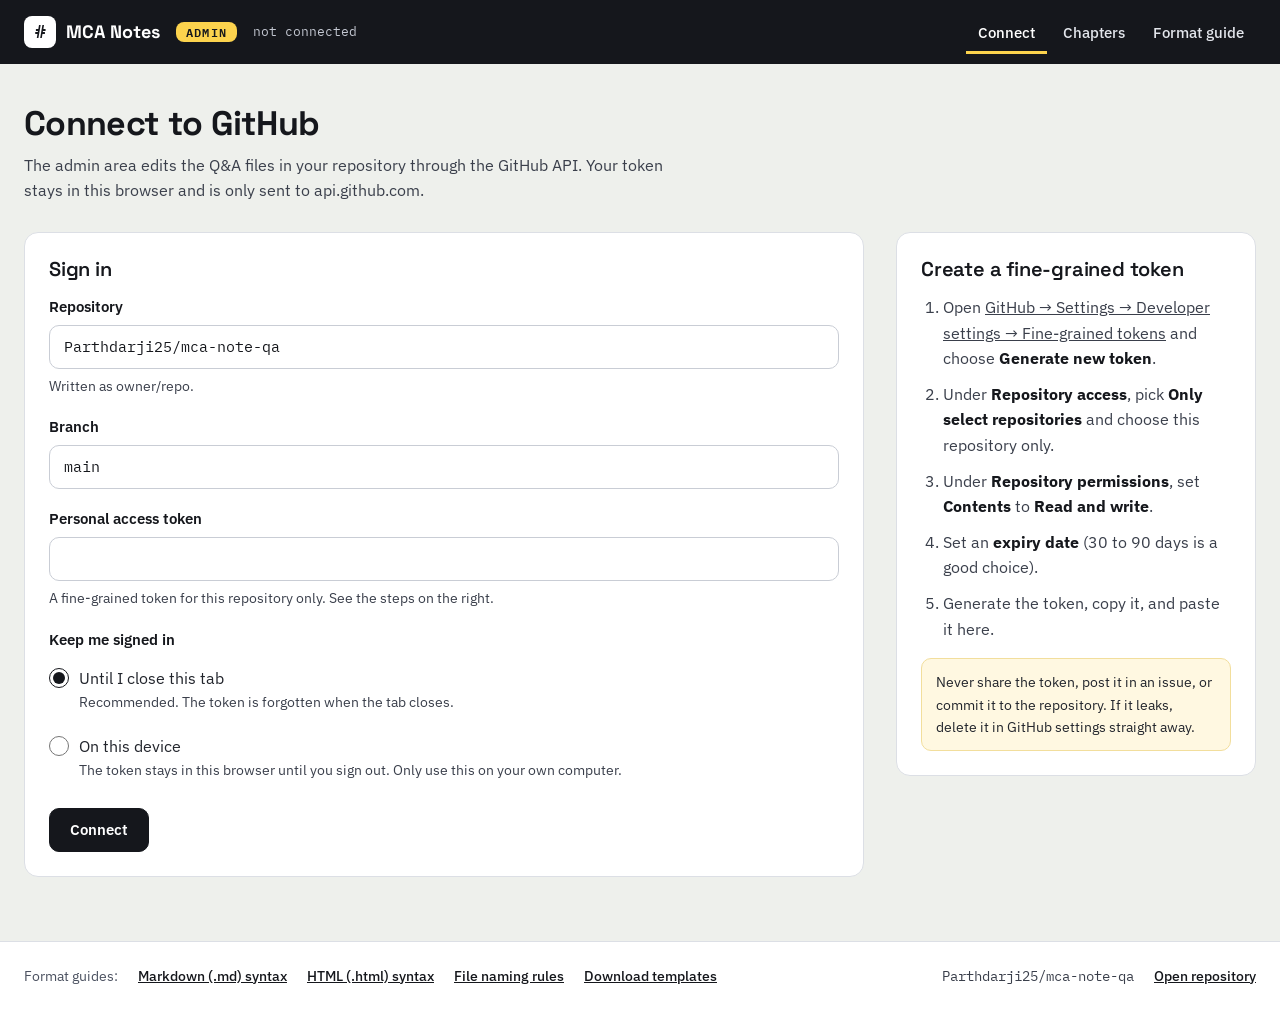
==== admin/index.html @ d877f33c "feat: admin sign-in and GitHub API client Co-Authored-By: Claude Sonnet 5.5 <noreply@anthropic.com>" ====
<!doctype html>
<html lang="en">
<head>
  <meta charset="utf-8">
  <meta name="viewport" content="width=device-width, initial-scale=1">
  <meta name="robots" content="noindex">
  <title>Connect to GitHub · MCA Notes Admin</title>
  <meta name="description" content="Sign in to the MCA Notes admin area with a GitHub token.">
  <link rel="icon" href="../assets/favicon.svg" type="image/svg+xml">
  <link rel="preconnect" href="https://fonts.googleapis.com">
  <link rel="preconnect" href="https://fonts.gstatic.com" crossorigin>
  <link rel="stylesheet" href="https://fonts.googleapis.com/css2?family=IBM+Plex+Mono:wght@400;500&family=IBM+Plex+Sans:wght@400;500;600&family=Space+Grotesk:wght@500;600;700&display=swap">
  <link rel="stylesheet" href="../assets/css/style.css">
  <link rel="stylesheet" href="../assets/css/admin.css">
</head>
<body class="admin">
  <a class="skip-link" href="#main">Skip to content</a>
  <header class="admin-header" id="admin-header"></header>

  <main id="main" class="container admin-main">
    <h1 class="admin-title">Connect to GitHub</h1>
    <p class="admin-lead">The admin area edits the Q&amp;A files in your repository through the GitHub API. Your token stays in this browser and is only sent to api.github.com.</p>

    <div class="admin-grid">
      <div>
        <div id="status" class="banner banner-error" role="alert" hidden></div>

        <section class="panel" id="connect-panel" aria-labelledby="connect-title">
          <h2 id="connect-title">Sign in</h2>
          <form id="connect-form" novalidate>
            <div class="field">
              <label for="repo">Repository</label>
              <input class="input mono" id="repo" name="repo" type="text" value="Parthdarji25/mca-note-qa" autocomplete="off" spellcheck="false" required>
              <span class="hint">Written as owner/repo.</span>
            </div>
            <div class="field">
              <label for="branch">Branch</label>
              <input class="input mono" id="branch" name="branch" type="text" value="main" autocomplete="off" spellcheck="false" required>
            </div>
            <div class="field">
              <label for="token">Personal access token</label>
              <input class="input mono" id="token" name="token" type="password" autocomplete="off" spellcheck="false" required>
              <span class="hint">A fine-grained token for this repository only. See the steps on the right.</span>
            </div>
            <fieldset class="radio-group">
              <legend>Keep me signed in</legend>
              <label class="radio">
                <input type="radio" name="persist" value="session" checked>
                <span>Until I close this tab<small>Recommended. The token is forgotten when the tab closes.</small></span>
              </label>
              <label class="radio">
                <input type="radio" name="persist" value="device">
                <span>On this device<small>The token stays in this browser until you sign out. Only use this on your own computer.</small></span>
              </label>
            </fieldset>
            <button class="btn btn-primary" id="connect-btn" type="submit">Connect</button>
          </form>
        </section>

        <section class="panel connected" id="connected-panel" aria-labelledby="connected-title" hidden>
          <h2 id="connected-title">You are connected</h2>
          <dl>
            <dt>Repository</dt><dd id="c-repo"></dd>
            <dt>Branch</dt><dd id="c-branch"></dd>
            <dt>Token kept</dt><dd id="c-kept"></dd>
          </dl>
          <div class="btn-row">
            <a class="btn btn-primary" href="chapters.html">Manage chapters</a>
            <button class="btn" id="signout-btn" type="button">Sign out</button>
          </div>
        </section>
      </div>

      <aside class="panel" aria-labelledby="help-title">
        <h2 id="help-title">Create a fine-grained token</h2>
        <ol class="steps-list">
          <li>Open <a href="https://github.com/settings/personal-access-tokens/new" target="_blank" rel="noopener noreferrer">GitHub &rarr; Settings &rarr; Developer settings &rarr; Fine-grained tokens</a> and choose <strong>Generate new token</strong>.</li>
          <li>Under <strong>Repository access</strong>, pick <strong>Only select repositories</strong> and choose this repository only.</li>
          <li>Under <strong>Repository permissions</strong>, set <strong>Contents</strong> to <strong>Read and write</strong>.</li>
          <li>Set an <strong>expiry date</strong> (30 to 90 days is a good choice).</li>
          <li>Generate the token, copy it, and paste it here.</li>
        </ol>
        <p class="callout">Never share the token, post it in an issue, or commit it to the repository. If it leaks, delete it in GitHub settings straight away.</p>
      </aside>
    </div>
  </main>

  <footer class="admin-footer" id="admin-footer"></footer>
  <script type="module" src="../assets/js/admin/connect.js"></script>
</body>
</html>
---- assets/css/style.css ----
/* MCA Notes - design tokens and shared components */

:root {
  /* Surfaces and text */
  --ground: #F5F6F3;
  --surface: #FFFFFF;
  --admin-ground: #EEF0EC;
  --ink: #15171C;
  --text: #22252C;
  --text-2: #3A3F4B;
  --muted: #4B5160;
  --line: #DCDFE5;
  --line-soft: #EEF0F2;
  --input-border: #C9CDD5;
  --code-bg: #15171C;
  --code-text: #E3E6EC;

  /* Status */
  --success-bg: #DDF3E4;
  --success-text: #0F5132;
  --danger: #A11D1D;
  --danger-bg: #FDE8E8;
  --warn-bg: #FFF8E1;
  --warn-line: #F2DE9C;
  --admin-badge: #FCD34D;

  /* Subject accent: overridden per element from subjects.json */
  --accent: #2448C8;
  --tint: #E8EDFB;
  --accent-dark: #16308F;

  /* Shape and layout */
  --radius-sm: 8px;
  --radius-md: 10px;
  --radius-lg: 14px;
  --radius-xl: 16px;
  --page-max: 1200px;
  --admin-max: 1360px;
  --gutter: 24px;
  --touch: 44px;

  /* Type */
  --font-head: "Space Grotesk", system-ui, sans-serif;
  --font-body: "IBM Plex Sans", system-ui, -apple-system, "Segoe UI", sans-serif;
  --font-mono: "IBM Plex Mono", ui-monospace, "SFMono-Regular", Menlo, Consolas, monospace;
}

@media (max-width: 639px) {
  :root { --gutter: 16px; }
}

/* ---------- Base ---------- */

*, *::before, *::after { box-sizing: border-box; }

html { -webkit-text-size-adjust: 100%; scroll-behavior: smooth; }

body {
  margin: 0;
  min-height: 100vh;
  display: flex;
  flex-direction: column;
  background: var(--ground);
  color: var(--text);
  font-family: var(--font-body);
  font-size: 16px;
  line-height: 1.6;
  overflow-wrap: break-word;
}

main { flex: 1 0 auto; }

h1, h2, h3, h4 {
  margin: 0;
  color: var(--ink);
  font-family: var(--font-head);
  line-height: 1.2;
}
h1 { font-weight: 700; letter-spacing: -0.02em; }
h2 { font-weight: 600; letter-spacing: -0.01em; }
h3, h4 { font-weight: 600; }

p { margin: 0; }
a { color: inherit; }
img, svg { max-width: 100%; }

code, pre, .mono { font-family: var(--font-mono); }

.icon {
  width: 20px;
  height: 20px;
  flex: none;
  fill: none;
  stroke: currentColor;
  stroke-width: 2;
  stroke-linecap: round;
  stroke-linejoin: round;
}

.sr-only {
  position: absolute;
  width: 1px;
  height: 1px;
  padding: 0;
  margin: -1px;
  overflow: hidden;
  clip: rect(0, 0, 0, 0);
  white-space: nowrap;
  border: 0;
}

.container {
  width: 100%;
  max-width: var(--page-max);
  margin: 0 auto;
  padding-inline: var(--gutter);
}

/* ---------- Focus ---------- */

:focus-visible {
  outline: 3px solid var(--accent);
  outline-offset: 2px;
  border-radius: 4px;
}

.skip-link {
  position: absolute;
  left: 16px;
  top: -80px;
  z-index: 100;
  padding: 10px 16px;
  background: var(--ink);
  color: #fff;
  border-radius: var(--radius-sm);
  text-decoration: none;
}
.skip-link:focus { top: 12px; }

/* ---------- Header ---------- */

.site-header {
  position: sticky;
  top: 0;
  z-index: 50;
  background: var(--surface);
  border-bottom: 1px solid var(--line);
}

.header-inner {
  display: flex;
  align-items: center;
  gap: 16px;
  min-height: 64px;
}

.brand {
  display: inline-flex;
  align-items: center;
  gap: 10px;
  min-height: var(--touch);
  color: var(--ink);
  font-family: var(--font-head);
  font-weight: 700;
  font-size: 18px;
  text-decoration: none;
  white-space: nowrap;
}

.brand-mark {
  display: grid;
  place-items: center;
  width: 32px;
  height: 32px;
  background: var(--ink);
  color: #fff;
  border-radius: var(--radius-sm);
  font-family: var(--font-mono);
  font-weight: 500;
  font-size: 18px;
  line-height: 1;
}

.site-nav { display: flex; gap: 4px; margin-left: 8px; }

.site-nav a {
  display: inline-flex;
  align-items: center;
  min-height: var(--touch);
  padding: 0 12px;
  border-radius: var(--radius-sm);
  color: var(--text-2);
  font-weight: 500;
  text-decoration: none;
}
.site-nav a:hover { background: var(--line-soft); color: var(--ink); }
.site-nav a[aria-current="page"] { color: var(--ink); box-shadow: inset 0 -3px 0 var(--ink); border-radius: 0; }

.site-search {
  position: relative;
  margin-left: auto;
  flex: 0 1 280px;
  min-width: 0;
}
.site-search .icon {
  position: absolute;
  left: 12px;
  top: 50%;
  transform: translateY(-50%);
  width: 18px;
  height: 18px;
  color: var(--muted);
  pointer-events: none;
}

.input {
  width: 100%;
  min-height: var(--touch);
  padding: 0 14px;
  background: var(--surface);
  color: var(--ink);
  border: 1px solid var(--input-border);
  border-radius: var(--radius-md);
  font: inherit;
}
.input::placeholder { color: var(--muted); opacity: 1; }
.site-search .input { padding-left: 38px; }

@media (max-width: 639px) {
  .header-inner { gap: 10px; }
  .site-nav { display: none; }
  .brand-name { font-size: 16px; }
  .site-search { flex-basis: 0; flex-grow: 1; }
}
@media (max-width: 400px) {
  .brand-name { display: none; }
}

/* ---------- Footer ---------- */

.site-footer {
  margin-top: 64px;
  background: var(--surface);
  border-top: 1px solid var(--line);
  color: var(--text-2);
  font-size: 14px;
}
.footer-inner {
  display: flex;
  flex-wrap: wrap;
  align-items: center;
  gap: 4px 20px;
  padding-block: 16px;
}
.footer-inner a {
  display: inline-flex;
  align-items: center;
  min-height: var(--touch);
  color: var(--ink);
  font-weight: 500;
}
.footer-inner .sep { color: var(--line); }

/* ---------- Buttons ---------- */

.btn {
  display: inline-flex;
  align-items: center;
  justify-content: center;
  gap: 8px;
  min-height: var(--touch);
  padding: 0 20px;
  border: 1.5px solid var(--ink);
  border-radius: var(--radius-md);
  background: transparent;
  color: var(--ink);
  font: 600 15px/1 var(--font-body);
  text-decoration: none;
  cursor: pointer;
  transition: background-color 0.15s, color 0.15s, border-color 0.15s;
}
.btn:hover { background: var(--line-soft); }
.btn-primary { background: var(--ink); color: #fff; }
.btn-primary:hover { background: #2B2F38; }
.btn-accent { background: var(--accent); border-color: var(--accent); color: #fff; }
.btn-accent:hover { background: var(--accent-dark); border-color: var(--accent-dark); }
.btn-block { width: 100%; }

/* ---------- Cards, chips, progress ---------- */

.card {
  background: var(--surface);
  border: 1px solid var(--line);
  border-radius: var(--radius-lg);
}

.chip {
  display: inline-flex;
  align-items: center;
  min-height: 28px;
  padding: 0 10px;
  border-radius: 999px;
  background: var(--tint);
  color: var(--accent-dark);
  font: 500 12px/1 var(--font-mono);
  letter-spacing: 0.02em;
}

/* Filter chips (buttons) */
.chip-btn {
  display: inline-flex;
  align-items: center;
  min-height: var(--touch);
  padding: 0 18px;
  border: 1px solid var(--input-border);
  border-radius: 999px;
  background: var(--surface);
  color: var(--text-2);
  font: 500 15px/1 var(--font-body);
  cursor: pointer;
}
.chip-btn:hover { border-color: var(--ink); color: var(--ink); }
.chip-btn[aria-pressed="true"] { background: var(--ink); border-color: var(--ink); color: #fff; }

.progress {
  height: 8px;
  background: var(--line-soft);
  border-radius: 999px;
  overflow: hidden;
}
.progress > span {
  display: block;
  height: 100%;
  background: var(--accent);
  border-radius: 999px;
  transition: width 0.3s;
}
.progress-label {
  display: flex;
  justify-content: space-between;
  margin-bottom: 6px;
  color: var(--text-2);
  font-size: 14px;
}
.progress-label .mono { color: var(--ink); }

@media (prefers-reduced-motion: reduce) {
  html { scroll-behavior: auto; }
  * { transition: none !important; }
}

/* ---------- Home page ---------- */

.hero { padding-block: 56px 40px; }
.eyebrow {
  margin-bottom: 16px;
  color: var(--muted);
  font: 500 13px/1.4 var(--font-mono);
  letter-spacing: 0.08em;
  text-transform: uppercase;
}
.hero h1 {
  max-width: 14ch;
  font-size: clamp(34px, 7vw, 64px);
  line-height: 1.05;
}
.hero-lead {
  max-width: 56ch;
  margin-top: 20px;
  color: var(--text-2);
  font-size: 18px;
}
.hero-actions { display: flex; flex-wrap: wrap; gap: 12px; margin-top: 28px; }

.continue-card {
  display: flex;
  align-items: center;
  gap: 16px;
  margin-bottom: 8px;
  padding: 16px 20px;
  border-left: 6px solid var(--accent);
  color: var(--ink);
  text-decoration: none;
}
.continue-card[hidden] { display: none; }
.continue-card:hover { background: var(--line-soft); }
.continue-text { flex: 1; min-width: 0; }
.continue-label { color: var(--muted); font: 500 12px/1 var(--font-mono); letter-spacing: 0.08em; text-transform: uppercase; }
.continue-title { margin-top: 6px; font: 600 18px/1.3 var(--font-head); color: var(--ink); }
.continue-sub { color: var(--text-2); font-size: 14px; }

.section { padding-block: 40px; }
.section-head {
  display: flex;
  flex-wrap: wrap;
  align-items: center;
  justify-content: space-between;
  gap: 16px;
  margin-bottom: 24px;
}
.section-head h2 { font-size: clamp(24px, 4vw, 32px); }
.filter { display: flex; flex-wrap: wrap; gap: 8px; }

.subject-grid {
  display: grid;
  grid-template-columns: repeat(auto-fill, minmax(min(100%, 320px), 1fr));
  gap: 20px;
}
.subject-card {
  display: flex;
  flex-direction: column;
  overflow: hidden;
  border-radius: var(--radius-xl);
}
.subject-card[hidden] { display: none; }
.subject-strip { height: 8px; background: var(--accent); }
.subject-body { display: flex; flex-direction: column; flex: 1; gap: 12px; padding: 20px; }
.subject-head { display: flex; flex-wrap: wrap; align-items: center; gap: 8px; }
.subject-body h3 { font-size: 22px; }
.subject-meta { color: var(--text-2); font: 500 13px/1.4 var(--font-mono); }
.subject-summary { color: var(--text-2); font-size: 15px; }
.subject-card .progress-wrap { margin-top: auto; padding-top: 8px; }
.empty-note { padding: 32px 0; color: var(--text-2); }

/* Dark "how it works" band */
.how {
  margin-top: 24px;
  padding-block: 56px;
  background: var(--ink);
  color: var(--code-text);
}
.how h2 { color: #fff; font-size: clamp(24px, 4vw, 32px); }
.how-grid {
  display: grid;
  grid-template-columns: repeat(auto-fit, minmax(min(100%, 320px), 1fr));
  gap: 40px;
  margin-top: 28px;
}
.steps { margin: 0; padding: 0; list-style: none; display: grid; gap: 20px; counter-reset: step; }
.steps li { display: grid; grid-template-columns: 36px 1fr; gap: 14px; counter-increment: step; }
.steps li::before {
  content: counter(step);
  display: grid;
  place-items: center;
  width: 36px;
  height: 36px;
  border: 1.5px solid #8A90A0;
  border-radius: 50%;
  color: #fff;
  font: 500 15px/1 var(--font-mono);
}
.steps h3 { color: #fff; font-size: 18px; }
.steps p { margin-top: 4px; color: #C4C8D2; font-size: 15px; }
.tree {
  margin: 0;
  padding: 20px;
  overflow-x: auto;
  background: #0D0F13;
  border: 1px solid #2B2F38;
  border-radius: var(--radius-lg);
  color: var(--code-text);
  font: 400 13px/1.7 var(--font-mono);
}

/* ---------- Subject page ---------- */

.subject-hero {
  background: var(--accent);
  color: #fff;
  padding-block: 32px 40px;
}
.subject-hero h1 { color: #fff; font-size: clamp(30px, 5.5vw, 48px); line-height: 1.1; margin-top: 16px; }
.breadcrumb { display: flex; flex-wrap: wrap; align-items: center; gap: 4px 8px; margin: 0; padding: 0; list-style: none; font-size: 14px; }
.breadcrumb a { display: inline-flex; align-items: center; min-height: var(--touch); color: #fff; }
.breadcrumb li + li::before { content: "/"; margin-right: 8px; opacity: 0.7; }
.hero-stats { margin-top: 12px; font: 500 14px/1.5 var(--font-mono); }
.subject-hero .hero-actions { margin-top: 24px; }
.btn-on-accent { background: #fff; border-color: #fff; color: var(--accent-dark); }
.btn-on-accent:hover { background: var(--tint); }
.btn-outline-light { border-color: #fff; color: #fff; }
.btn-outline-light:hover { background: rgba(255, 255, 255, 0.16); }
.subject-hero :focus-visible { outline-color: #fff; }

.subject-layout {
  display: grid;
  grid-template-columns: minmax(0, 1fr) 320px;
  gap: 32px;
  align-items: start;
  padding-block: 32px 0;
}
@media (max-width: 899px) {
  .subject-layout { grid-template-columns: minmax(0, 1fr); }
}

.chapter-group + .chapter-group { margin-top: 28px; }
.group-title { display: flex; flex-wrap: wrap; align-items: baseline; gap: 4px 10px; margin-bottom: 10px; }
.group-label { color: var(--accent-dark); font: 500 13px/1.4 var(--font-mono); letter-spacing: 0.06em; text-transform: uppercase; }
.group-name { font-size: 20px; }

.chapter-list { margin: 0; padding: 0; list-style: none; overflow: hidden; }
.chapter-list li + li { border-top: 1px solid var(--line-soft); }
.chapter-row {
  display: flex;
  align-items: center;
  gap: 14px;
  min-height: 60px;
  padding: 10px 16px;
  color: var(--ink);
  text-decoration: none;
}
a.chapter-row:hover { background: var(--tint); }
.chapter-row.is-soon { color: var(--muted); }
.chapter-row:focus-visible { outline-offset: -3px; }

.status-dot {
  flex: none;
  width: 14px;
  height: 14px;
  border: 2px solid var(--accent);
  border-radius: 50%;
  background: transparent;
}
.status-dot.done { background: var(--accent); }
.status-dot.progress { box-shadow: 0 0 0 3px var(--tint); background: var(--tint); }
.status-dot.none { border-color: var(--input-border); border-style: dashed; }

.chapter-no { flex: none; width: 2ch; font: 500 15px/1 var(--font-mono); color: var(--accent-dark); }
.is-soon .chapter-no { color: var(--muted); }
.chapter-title { flex: 1; min-width: 0; font-weight: 500; }
.chapter-status { flex: none; color: var(--text-2); font-size: 14px; }
.is-soon .chapter-status { color: var(--muted); }
.chapter-count { flex: none; width: 5ch; text-align: right; font: 500 14px/1 var(--font-mono); color: var(--text-2); }

@media (max-width: 479px) {
  .chapter-row { flex-wrap: wrap; row-gap: 2px; }
  .chapter-title { flex-basis: calc(100% - 60px); }
  .chapter-status, .chapter-count { margin-left: 56px; width: auto; text-align: left; }
}

.side { display: grid; gap: 20px; }
.side-card { padding: 20px; }
.side-card h2 { font-size: 18px; margin-bottom: 14px; }
.btn-sm { min-height: var(--touch); padding: 0 16px; }
.btn-danger { border-color: var(--danger); color: var(--danger); }
.btn-danger:hover { background: var(--danger-bg); }
.side-note { margin-top: 10px; color: var(--text-2); font-size: 14px; min-height: 1.4em; }
.side-note.is-error { color: var(--danger); }
.side-links { margin: 0; padding: 0; list-style: none; }
.side-links a {
  display: flex;
  align-items: center;
  justify-content: space-between;
  gap: 8px;
  min-height: var(--touch);
  color: var(--ink);
  font-weight: 500;
  text-decoration: none;
}
.side-links a:hover { text-decoration: underline; }
.side-links .dot { width: 10px; height: 10px; border-radius: 50%; background: var(--accent); flex: none; }
.side-links a span:first-child { display: inline-flex; align-items: center; gap: 10px; }

.not-found { padding-block: 80px; max-width: 56ch; }
.not-found h1 { font-size: clamp(28px, 5vw, 40px); }
.not-found p { margin: 12px 0 24px; color: var(--text-2); }
.side-links .mono { white-space: nowrap; color: var(--text-2); font-size: 13px; }
.side-note:empty { display: none; }

/* ---------- Chapter page ---------- */

.chapter-top { padding-block: 28px 8px; }
.c-title { margin-top: 12px; font-size: clamp(28px, 4.5vw, 40px); }
.c-summary { margin-top: 8px; color: var(--text-2); font: 500 14px/1.5 var(--font-mono); }
.page-chapter .breadcrumb a { color: var(--ink); }
.page-chapter .breadcrumb li + li::before { color: var(--muted); }
.page-chapter .breadcrumb { color: var(--text-2); }
.m-header { display: none; }

.chapter-layout {
  display: grid;
  grid-template-columns: minmax(0, 1fr) 300px;
  gap: 32px;
  align-items: start;
  padding-block: 16px 0;
}
@media (max-width: 899px) {
  .chapter-layout { grid-template-columns: minmax(0, 1fr); }
}
.chapter-main { min-width: 0; }

.toolbar { display: flex; flex-wrap: wrap; align-items: center; justify-content: space-between; gap: 12px; margin-bottom: 20px; }
.chips, .toolbar-actions { display: flex; gap: 8px; }

.notice { margin: 8px 0 0; padding: 12px 16px; background: var(--warn-bg); border: 1px solid var(--warn-line); border-radius: var(--radius-md); font-size: 15px; }
.notice ul { margin: 6px 0 0; padding-left: 20px; }
.notices { max-width: var(--page-max); margin: 0 auto; padding-inline: var(--gutter); }

.q-list { display: grid; grid-template-columns: minmax(0, 1fr); gap: 16px; }
.q-card { position: relative; background: var(--surface); border: 1px solid var(--line); border-radius: var(--radius-lg); scroll-margin-top: 84px; }
.q-card[hidden] { display: none; }
.q-head { position: relative; display: flex; align-items: flex-start; gap: 14px; padding: 20px; }
.q-badge { flex: none; padding: 4px 10px; background: var(--tint); color: var(--accent-dark); border-radius: var(--radius-sm); font: 500 14px/1.4 var(--font-mono); }
.q-text-wrap { flex: 1; min-width: 0; }
.q-text { font: 500 21px/1.35 var(--font-head); color: var(--ink); }
.q-marks { margin-top: 4px; color: var(--text-2); font-size: 14px; }
.q-toggle { flex: none; display: inline-flex; align-items: center; justify-content: center; min-height: var(--touch); padding: 0 16px; background: var(--surface); color: var(--ink); border: 1.5px solid var(--ink); border-radius: var(--radius-md); font: 600 14px/1 var(--font-body); cursor: pointer; }
.q-toggle:hover { background: var(--line-soft); }
.q-toggle[aria-expanded="true"] { background: var(--ink); color: #fff; }
.q-sign { display: none; }
.q-answer { padding: 4px 20px 24px; border-top: 1px solid var(--line-soft); }

/* Answer prose */
.answer { font-size: 17px; line-height: 1.75; color: var(--text); }
.answer > * { max-width: 70ch; }
.answer > * + * { margin-top: 14px; }
.answer h3 { margin-top: 24px; font-size: 19px; }
.answer h4 { margin-top: 20px; font-size: 17px; }
.answer ul, .answer ol { padding-left: 26px; }
.answer li + li { margin-top: 4px; }
.answer a { color: var(--accent-dark); }
.answer code { padding: 1px 6px; background: var(--line-soft); border-radius: 4px; font-size: 0.9em; }
.answer pre { max-width: none; padding: 16px; overflow-x: auto; background: var(--code-bg); color: var(--code-text); border-radius: var(--radius-md); font-size: 14px; line-height: 1.6; }
.answer pre code { padding: 0; background: none; color: inherit; font-size: inherit; }
.answer table { display: block; max-width: 100%; overflow-x: auto; border-collapse: collapse; font-size: 15px; line-height: 1.5; }
.answer th, .answer td { padding: 8px 12px; border: 1px solid var(--line); text-align: left; vertical-align: top; }
.answer th { background: var(--line-soft); font-weight: 600; color: var(--ink); }
.answer img { height: auto; border-radius: var(--radius-sm); }
.answer blockquote { margin-left: 0; padding: 4px 16px; border-left: 4px solid var(--line); color: var(--text-2); }
.answer blockquote.note { padding: 12px 16px; background: var(--warn-bg); border: 1px solid var(--warn-line); border-left-width: 4px; border-radius: var(--radius-sm); color: var(--text); }
.answer blockquote > :first-child { margin-top: 0; }
.answer blockquote > :last-child { margin-bottom: 0; }
.answer hr { border: 0; border-top: 1px solid var(--line); }

.source-path { color: var(--text-2); font-size: 13px; word-break: break-all; }
.jump-list { margin: 0; padding: 0; list-style: none; display: grid; }
.jump-list a { display: flex; align-items: center; min-height: var(--touch); color: var(--ink); font: 500 14px/1 var(--font-mono); text-decoration: none; }
.jump-list a:hover { text-decoration: underline; }

.pager { display: grid; grid-template-columns: 1fr 1fr; gap: 16px; margin-top: 32px; }
.pager-card { display: flex; flex-direction: column; gap: 4px; padding: 16px 20px; min-height: var(--touch); color: var(--ink); text-decoration: none; }
.pager-card:hover { background: var(--tint); }
.pager-card.next { grid-column: 2; text-align: right; }
.pager-dir { color: var(--text-2); font: 500 12px/1 var(--font-mono); letter-spacing: 0.06em; text-transform: uppercase; }
.pager-title { font: 600 16px/1.3 var(--font-head); }
.pager-spacer { display: block; }

@media (max-width: 639px) {
  .chapter-top { padding-block: 0; }
  .c-head { display: none; }
  .m-header {
    display: grid;
    grid-template-columns: 44px 1fr;
    column-gap: 8px;
    align-items: center;
    padding: 12px 0 0;
  }
  .m-back { display: inline-flex; align-items: center; justify-content: center; width: var(--touch); height: var(--touch); color: var(--ink); }
  .m-subject { color: var(--text-2); font-size: 13px; }
  .m-title { font-size: 19px; line-height: 1.25; }
  .m-header .c-summary { margin-top: 2px; font-size: 12px; }
  .m-progress { grid-column: 1 / -1; height: 4px; margin-top: 10px; border-radius: 0; }
  .m-progress > span { border-radius: 0; }

  .toolbar { flex-wrap: nowrap; flex-direction: column; align-items: stretch; margin-top: 16px; }
  .chips { overflow-x: auto; flex-wrap: nowrap; padding-bottom: 4px; scrollbar-width: thin; }
  .chips .chip-btn { flex: none; }
  .toolbar-actions .btn { flex: 1; }

  .q-head { padding: 16px; gap: 10px; }
  .q-text { font-size: 18px; }
  .q-toggle { width: var(--touch); padding: 0; border: 0; background: transparent; font-size: 24px; }
  .q-toggle[aria-expanded="true"] { background: transparent; color: var(--ink); }
  .q-toggle::after { content: ""; position: absolute; inset: 0; border-radius: var(--radius-lg); }
  .q-toggle:focus-visible { outline: none; }
  .q-head:has(.q-toggle:focus-visible) { outline: 3px solid var(--accent); outline-offset: 2px; border-radius: var(--radius-lg); }
  .q-toggle-label { position: absolute; width: 1px; height: 1px; overflow: hidden; clip: rect(0, 0, 0, 0); white-space: nowrap; }
  .q-sign { display: inline; }
  .q-answer { padding: 4px 16px 20px; }
  .answer { font-size: 16px; }
  .pager { grid-template-columns: 1fr; }
  .pager-card.next { grid-column: auto; }
  .pager-spacer { display: none; }
}

[hidden] { display: none !important; }
---- assets/css/admin.css ----
/* MCA Notes admin area. Loaded after style.css. */

body.admin { background: var(--admin-ground); }
body.admin .container { max-width: var(--admin-max); }

/* ---------- Header ---------- */

.admin-header { background: var(--ink); color: #fff; }
.admin-inner { display: flex; flex-wrap: wrap; align-items: center; gap: 4px 16px; min-height: 64px; padding-block: 4px; }
.admin-header .brand { color: #fff; }
.admin-header .brand-mark { background: #fff; color: var(--ink); }
.admin-badge {
  padding: 4px 10px;
  background: var(--admin-badge);
  color: var(--ink);
  border-radius: var(--radius-sm);
  font: 600 12px/1 var(--font-mono);
  letter-spacing: 0.1em;
}
.admin-repo { color: #C4C8D2; font-size: 13px; overflow-wrap: anywhere; }
.admin-nav { display: flex; flex-wrap: wrap; gap: 4px; margin-left: auto; }
.admin-nav a, .admin-signout {
  display: inline-flex;
  align-items: center;
  min-height: var(--touch);
  padding: 0 12px;
  border: 0;
  border-radius: var(--radius-sm);
  background: transparent;
  color: #E3E6EC;
  font: 500 15px/1 var(--font-body);
  text-decoration: none;
  cursor: pointer;
}
.admin-nav a:hover, .admin-signout:hover { background: #2B2F38; color: #fff; }
.admin-nav a[aria-current="page"] { color: #fff; box-shadow: inset 0 -3px 0 var(--admin-badge); border-radius: 0; }
.admin-header :focus-visible { outline-color: var(--admin-badge); }
.admin-signout { border: 1px solid #4B5160; }

/* ---------- Footer ---------- */

.admin-footer { margin-top: 64px; background: var(--surface); border-top: 1px solid var(--line); font-size: 14px; color: var(--text-2); }
.admin-footer-inner { display: flex; flex-wrap: wrap; justify-content: space-between; gap: 4px 32px; padding-block: 12px; }
.admin-footer-links { display: flex; flex-wrap: wrap; align-items: center; gap: 0 20px; }
.admin-footer-links a { display: inline-flex; align-items: center; min-height: var(--touch); color: var(--ink); font-weight: 500; }
.admin-footer-label { color: var(--muted); }

/* ---------- Page layout ---------- */

.admin-main { padding-block: 40px 0; }
.admin-title { font-size: clamp(26px, 4vw, 34px); }
.admin-lead { margin-top: 8px; max-width: 64ch; color: var(--text-2); }
.admin-grid {
  display: grid;
  grid-template-columns: minmax(0, 1fr) 360px;
  gap: 32px;
  align-items: start;
  margin-top: 28px;
}
@media (max-width: 899px) {
  .admin-grid { grid-template-columns: minmax(0, 1fr); }
}
.panel { padding: 24px; background: var(--surface); border: 1px solid var(--line); border-radius: var(--radius-lg); }
.panel + .panel { margin-top: 20px; }
.panel h2 { font-size: 20px; margin-bottom: 14px; }
.panel h3 { font-size: 16px; }

/* ---------- Forms ---------- */

.field { display: grid; gap: 6px; margin-bottom: 18px; }
.field label, .field .label { color: var(--ink); font-weight: 600; font-size: 15px; }
.field .hint { color: var(--text-2); font-size: 14px; }
.admin .input, .admin select.input, .admin textarea.input { border-color: var(--input-border); }
textarea.input { min-height: 120px; padding: 10px 14px; line-height: 1.5; resize: vertical; }
.input.mono { font-family: var(--font-mono); font-size: 15px; }
.input[aria-invalid="true"] { border-color: var(--danger); }

.radio-group { display: grid; gap: 4px; border: 0; margin: 0 0 18px; padding: 0; }
.radio-group legend { padding: 0; margin-bottom: 6px; color: var(--ink); font-weight: 600; font-size: 15px; }
.radio { display: flex; align-items: flex-start; gap: 10px; min-height: var(--touch); padding: 8px 0; cursor: pointer; }
.radio input { flex: none; width: 20px; height: 20px; margin: 2px 0 0; accent-color: var(--ink); }
.radio small { display: block; color: var(--text-2); font-size: 14px; }

/* ---------- Banners ---------- */

.banner { display: flex; flex-wrap: wrap; align-items: center; gap: 8px 16px; padding: 14px 18px; border-radius: var(--radius-md); border: 1px solid transparent; }
.banner[hidden] { display: none; }
.banner-success { background: var(--success-bg); color: var(--success-text); border-color: #A9DDBA; }
.banner-error { background: var(--danger-bg); color: var(--danger); border-color: #F3B8B8; }
.banner-warn { background: var(--warn-bg); color: var(--text); border-color: var(--warn-line); }
.banner a { color: inherit; font-weight: 600; }
.banner-text { flex: 1 1 280px; }

/* ---------- Help panel ---------- */

.steps-list { margin: 0; padding-left: 22px; display: grid; gap: 10px; color: var(--text-2); }
.steps-list strong { color: var(--ink); }
.callout { margin-top: 16px; padding: 12px 14px; background: var(--warn-bg); border: 1px solid var(--warn-line); border-radius: var(--radius-md); font-size: 14px; color: var(--text); }

.connected { display: grid; gap: 6px; }
.connected dl { display: grid; grid-template-columns: max-content 1fr; gap: 6px 16px; margin: 12px 0 18px; }
.connected dt { color: var(--text-2); }
.connected dd { margin: 0; font-family: var(--font-mono); overflow-wrap: anywhere; }
.btn-row { display: flex; flex-wrap: wrap; gap: 12px; }
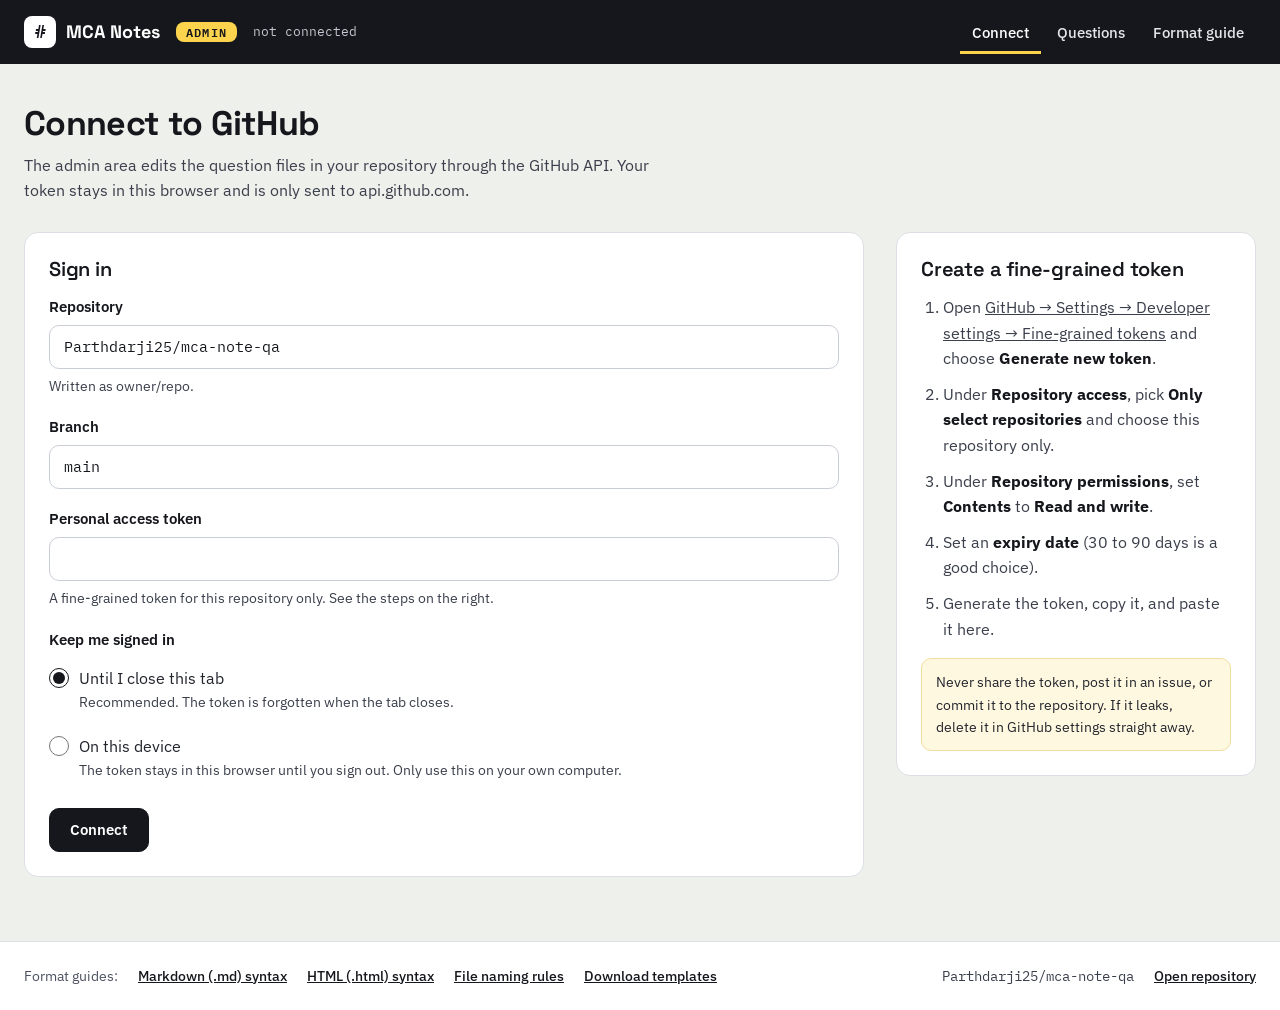
==== commit b478203b: "feat: flat question lists with optional chapter and year tags, responsive layout Remove the chapter " ====
--- a/admin/index.html
+++ b/admin/index.html
@@ -19,7 +19,7 @@
 
   <main id="main" class="container admin-main">
     <h1 class="admin-title">Connect to GitHub</h1>
-    <p class="admin-lead">The admin area edits the Q&amp;A files in your repository through the GitHub API. Your token stays in this browser and is only sent to api.github.com.</p>
+    <p class="admin-lead">The admin area edits the question files in your repository through the GitHub API. Your token stays in this browser and is only sent to api.github.com.</p>
 
     <div class="admin-grid">
       <div>
@@ -65,7 +65,7 @@
             <dt>Token kept</dt><dd id="c-kept"></dd>
           </dl>
           <div class="btn-row">
-            <a class="btn btn-primary" href="chapters.html">Manage chapters</a>
+            <a class="btn btn-primary" href="questions.html">Manage questions</a>
             <button class="btn" id="signout-btn" type="button">Sign out</button>
           </div>
         </section>
--- a/assets/css/style.css
+++ b/assets/css/style.css
@@ -226,11 +226,44 @@
 .input::placeholder { color: var(--muted); opacity: 1; }
 .site-search .input { padding-left: 38px; }
 
+/* Menu button: only shown on phones, where the nav becomes a drop-down. */
+.nav-toggle {
+  display: none;
+  flex: none;
+  align-items: center;
+  justify-content: center;
+  width: var(--touch);
+  height: var(--touch);
+  border: 1px solid var(--input-border);
+  border-radius: var(--radius-md);
+  background: var(--surface);
+  color: var(--ink);
+  cursor: pointer;
+}
+.nav-toggle:hover { border-color: var(--ink); }
+
 @media (max-width: 639px) {
   .header-inner { gap: 10px; }
-  .site-nav { display: none; }
   .brand-name { font-size: 16px; }
   .site-search { flex-basis: 0; flex-grow: 1; }
+  .nav-toggle { display: inline-flex; }
+  .site-nav {
+    display: none;
+    position: absolute;
+    top: 100%;
+    left: 0;
+    right: 0;
+    flex-direction: column;
+    gap: 0;
+    margin: 0;
+    padding: 8px var(--gutter) 12px;
+    background: var(--surface);
+    border-bottom: 1px solid var(--line);
+    box-shadow: 0 12px 24px rgba(21, 23, 28, 0.08);
+  }
+  .site-nav.is-open { display: flex; }
+  .site-nav a { padding: 0 12px; }
+  .site-nav a[aria-current="page"] { box-shadow: inset 3px 0 0 var(--ink); }
 }
 @media (max-width: 400px) {
   .brand-name { display: none; }
@@ -462,21 +495,29 @@
   font: 400 13px/1.7 var(--font-mono);
 }
 
-/* ---------- Subject page ---------- */
+/* ---------- Subject page (the Q&A reader) ---------- */
 
 .subject-hero {
   background: var(--accent);
   color: #fff;
   padding-block: 32px 40px;
 }
-.subject-hero h1 { color: #fff; font-size: clamp(30px, 5.5vw, 48px); line-height: 1.1; margin-top: 16px; }
+.subject-hero h1 { color: #fff; font-size: clamp(28px, 5.5vw, 48px); line-height: 1.1; margin-top: 16px; }
 .breadcrumb { display: flex; flex-wrap: wrap; align-items: center; gap: 4px 8px; margin: 0; padding: 0; list-style: none; font-size: 14px; }
 .breadcrumb a { display: inline-flex; align-items: center; min-height: var(--touch); color: #fff; }
 .breadcrumb li + li::before { content: "/"; margin-right: 8px; opacity: 0.7; }
 .hero-stats { margin-top: 12px; font: 500 14px/1.5 var(--font-mono); }
+.hero-progress {
+  display: flex;
+  align-items: center;
+  gap: 14px;
+  max-width: 440px;
+  margin-top: 14px;
+  font: 500 13px/1.4 var(--font-mono);
+}
+.hero-progress .progress { flex: 1; height: 6px; background: rgba(255, 255, 255, 0.3); }
+.hero-progress .progress > span { background: #fff; }
 .subject-hero .hero-actions { margin-top: 24px; }
-.btn-on-accent { background: #fff; border-color: #fff; color: var(--accent-dark); }
-.btn-on-accent:hover { background: var(--tint); }
 .btn-outline-light { border-color: #fff; color: #fff; }
 .btn-outline-light:hover { background: rgba(255, 255, 255, 0.16); }
 .subject-hero :focus-visible { outline-color: #fff; }
@@ -488,56 +529,14 @@
   align-items: start;
   padding-block: 32px 0;
 }
+.reader-main { min-width: 0; }
+
+/* Side column: one column beside the list, a card grid below it on tablets and phones. */
+.side { display: grid; gap: 20px; }
 @media (max-width: 899px) {
   .subject-layout { grid-template-columns: minmax(0, 1fr); }
-}
-
-.chapter-group + .chapter-group { margin-top: 28px; }
-.group-title { display: flex; flex-wrap: wrap; align-items: baseline; gap: 4px 10px; margin-bottom: 10px; }
-.group-label { color: var(--accent-dark); font: 500 13px/1.4 var(--font-mono); letter-spacing: 0.06em; text-transform: uppercase; }
-.group-name { font-size: 20px; }
-
-.chapter-list { margin: 0; padding: 0; list-style: none; overflow: hidden; }
-.chapter-list li + li { border-top: 1px solid var(--line-soft); }
-.chapter-row {
-  display: flex;
-  align-items: center;
-  gap: 14px;
-  min-height: 60px;
-  padding: 10px 16px;
-  color: var(--ink);
-  text-decoration: none;
-}
-a.chapter-row:hover { background: var(--tint); }
-.chapter-row.is-soon { color: var(--muted); }
-.chapter-row:focus-visible { outline-offset: -3px; }
-
-.status-dot {
-  flex: none;
-  width: 14px;
-  height: 14px;
-  border: 2px solid var(--accent);
-  border-radius: 50%;
-  background: transparent;
-}
-.status-dot.done { background: var(--accent); }
-.status-dot.progress { box-shadow: 0 0 0 3px var(--tint); background: var(--tint); }
-.status-dot.none { border-color: var(--input-border); border-style: dashed; }
-
-.chapter-no { flex: none; width: 2ch; font: 500 15px/1 var(--font-mono); color: var(--accent-dark); }
-.is-soon .chapter-no { color: var(--muted); }
-.chapter-title { flex: 1; min-width: 0; font-weight: 500; }
-.chapter-status { flex: none; color: var(--text-2); font-size: 14px; }
-.is-soon .chapter-status { color: var(--muted); }
-.chapter-count { flex: none; width: 5ch; text-align: right; font: 500 14px/1 var(--font-mono); color: var(--text-2); }
-
-@media (max-width: 479px) {
-  .chapter-row { flex-wrap: wrap; row-gap: 2px; }
-  .chapter-title { flex-basis: calc(100% - 60px); }
-  .chapter-status, .chapter-count { margin-left: 56px; width: auto; text-align: left; }
-}
-
-.side { display: grid; gap: 20px; }
+  .side { grid-template-columns: repeat(auto-fit, minmax(min(100%, 260px), 1fr)); align-items: start; }
+}
 .side-card { padding: 20px; }
 .side-card h2 { font-size: 18px; margin-bottom: 14px; }
 .btn-sm { min-height: var(--touch); padding: 0 16px; }
@@ -545,6 +544,7 @@
 .btn-danger:hover { background: var(--danger-bg); }
 .side-note { margin-top: 10px; color: var(--text-2); font-size: 14px; min-height: 1.4em; }
 .side-note.is-error { color: var(--danger); }
+.side-note:empty { display: none; }
 .side-links { margin: 0; padding: 0; list-style: none; }
 .side-links a {
   display: flex;
@@ -559,42 +559,64 @@
 .side-links a:hover { text-decoration: underline; }
 .side-links .dot { width: 10px; height: 10px; border-radius: 50%; background: var(--accent); flex: none; }
 .side-links a span:first-child { display: inline-flex; align-items: center; gap: 10px; }
+.side-links .mono { white-space: nowrap; color: var(--text-2); font-size: 13px; }
+.source-path { color: var(--text-2); font-size: 13px; word-break: break-all; }
 
 .not-found { padding-block: 80px; max-width: 56ch; }
 .not-found h1 { font-size: clamp(28px, 5vw, 40px); }
+.not-found h2 { font-size: clamp(24px, 4vw, 32px); }
 .not-found p { margin: 12px 0 24px; color: var(--text-2); }
-.side-links .mono { white-space: nowrap; color: var(--text-2); font-size: 13px; }
-.side-note:empty { display: none; }
-
-/* ---------- Chapter page ---------- */
-
-.chapter-top { padding-block: 28px 8px; }
-.c-title { margin-top: 12px; font-size: clamp(28px, 4.5vw, 40px); }
-.c-summary { margin-top: 8px; color: var(--text-2); font: 500 14px/1.5 var(--font-mono); }
-.page-chapter .breadcrumb a { color: var(--ink); }
-.page-chapter .breadcrumb li + li::before { color: var(--muted); }
-.page-chapter .breadcrumb { color: var(--text-2); }
-.m-header { display: none; }
-
-.chapter-layout {
+
+/* Jump-to grid: one numbered square per visible question; seen questions are tinted. */
+.jump-grid {
   display: grid;
-  grid-template-columns: minmax(0, 1fr) 300px;
-  gap: 32px;
-  align-items: start;
-  padding-block: 16px 0;
-}
-@media (max-width: 899px) {
-  .chapter-layout { grid-template-columns: minmax(0, 1fr); }
-}
-.chapter-main { min-width: 0; }
-
-.toolbar { display: flex; flex-wrap: wrap; align-items: center; justify-content: space-between; gap: 12px; margin-bottom: 20px; }
+  grid-template-columns: repeat(auto-fill, minmax(44px, 1fr));
+  gap: 6px;
+  max-height: 300px;
+  padding: 3px;
+  margin: -3px;
+  overflow-y: auto;
+}
+.jump-link {
+  display: flex;
+  align-items: center;
+  justify-content: center;
+  min-height: var(--touch);
+  border: 1px solid var(--line);
+  border-radius: var(--radius-sm);
+  color: var(--ink);
+  font: 500 14px/1 var(--font-mono);
+  text-decoration: none;
+}
+.jump-link:hover { border-color: var(--ink); }
+.jump-link.is-seen { background: var(--tint); border-color: var(--accent); color: var(--accent-dark); }
+
+/* Toolbar: marks chips, expand/collapse, year and chapter filters, result count. */
+.toolbar { display: grid; gap: 12px; margin-bottom: 20px; }
+.toolbar-row { display: flex; flex-wrap: wrap; align-items: center; justify-content: space-between; gap: 12px; }
 .chips, .toolbar-actions { display: flex; gap: 8px; }
-
-.notice { margin: 8px 0 0; padding: 12px 16px; background: var(--warn-bg); border: 1px solid var(--warn-line); border-radius: var(--radius-md); font-size: 15px; }
+.filter-selects { justify-content: flex-start; align-items: flex-end; }
+.select-field { display: grid; gap: 4px; flex: 0 1 240px; min-width: 0; }
+.select-field label { color: var(--text-2); font: 500 13px/1.2 var(--font-body); }
+.select-field .input { padding-right: 8px; }
+.toolbar-status { min-height: var(--touch); }
+.result-count { color: var(--text-2); font: 500 14px/1.5 var(--font-mono); }
+.link-btn {
+  min-height: var(--touch);
+  padding: 0 4px;
+  border: 0;
+  background: none;
+  color: var(--accent-dark);
+  font: 600 14px/1 var(--font-body);
+  text-decoration: underline;
+  cursor: pointer;
+}
+.link-btn:hover { color: var(--ink); }
+
+.notice { margin: 0 0 16px; padding: 12px 16px; background: var(--warn-bg); border: 1px solid var(--warn-line); border-radius: var(--radius-md); font-size: 15px; }
 .notice ul { margin: 6px 0 0; padding-left: 20px; }
-.notices { max-width: var(--page-max); margin: 0 auto; padding-inline: var(--gutter); }
-
+
+/* Question cards */
 .q-list { display: grid; grid-template-columns: minmax(0, 1fr); gap: 16px; }
 .q-card { position: relative; background: var(--surface); border: 1px solid var(--line); border-radius: var(--radius-lg); scroll-margin-top: 84px; }
 .q-card[hidden] { display: none; }
@@ -602,7 +624,11 @@
 .q-badge { flex: none; padding: 4px 10px; background: var(--tint); color: var(--accent-dark); border-radius: var(--radius-sm); font: 500 14px/1.4 var(--font-mono); }
 .q-text-wrap { flex: 1; min-width: 0; }
 .q-text { font: 500 21px/1.35 var(--font-head); color: var(--ink); }
-.q-marks { margin-top: 4px; color: var(--text-2); font-size: 14px; }
+.q-meta { display: flex; flex-wrap: wrap; align-items: center; gap: 6px 8px; margin-top: 8px; }
+.q-marks { color: var(--text-2); font-size: 14px; }
+.tag { display: inline-flex; align-items: center; min-height: 24px; padding: 0 9px; border-radius: 999px; font: 500 12px/1 var(--font-mono); letter-spacing: 0.02em; }
+.tag-chapter { background: var(--tint); color: var(--accent-dark); }
+.tag-year { background: var(--surface); color: var(--ink); border: 1px solid var(--input-border); }
 .q-toggle { flex: none; display: inline-flex; align-items: center; justify-content: center; min-height: var(--touch); padding: 0 16px; background: var(--surface); color: var(--ink); border: 1.5px solid var(--ink); border-radius: var(--radius-md); font: 600 14px/1 var(--font-body); cursor: pointer; }
 .q-toggle:hover { background: var(--line-soft); }
 .q-toggle[aria-expanded="true"] { background: var(--ink); color: #fff; }
@@ -631,41 +657,28 @@
 .answer blockquote > :last-child { margin-bottom: 0; }
 .answer hr { border: 0; border-top: 1px solid var(--line); }
 
-.source-path { color: var(--text-2); font-size: 13px; word-break: break-all; }
-.jump-list { margin: 0; padding: 0; list-style: none; display: grid; }
-.jump-list a { display: flex; align-items: center; min-height: var(--touch); color: var(--ink); font: 500 14px/1 var(--font-mono); text-decoration: none; }
-.jump-list a:hover { text-decoration: underline; }
-
-.pager { display: grid; grid-template-columns: 1fr 1fr; gap: 16px; margin-top: 32px; }
-.pager-card { display: flex; flex-direction: column; gap: 4px; padding: 16px 20px; min-height: var(--touch); color: var(--ink); text-decoration: none; }
-.pager-card:hover { background: var(--tint); }
-.pager-card.next { grid-column: 2; text-align: right; }
-.pager-dir { color: var(--text-2); font: 500 12px/1 var(--font-mono); letter-spacing: 0.06em; text-transform: uppercase; }
-.pager-title { font: 600 16px/1.3 var(--font-head); }
-.pager-spacer { display: block; }
-
+/* Tablet: tighter spacing before the layout collapses to one column. */
+@media (max-width: 899px) {
+  .subject-hero { padding-block: 24px 32px; }
+  .subject-layout { padding-block: 24px 0; gap: 24px; }
+}
+
+/* Phone: compact hero, scrolling chips, full-width cards that expand with a +/- sign. */
 @media (max-width: 639px) {
-  .chapter-top { padding-block: 0; }
-  .c-head { display: none; }
-  .m-header {
-    display: grid;
-    grid-template-columns: 44px 1fr;
-    column-gap: 8px;
-    align-items: center;
-    padding: 12px 0 0;
-  }
-  .m-back { display: inline-flex; align-items: center; justify-content: center; width: var(--touch); height: var(--touch); color: var(--ink); }
-  .m-subject { color: var(--text-2); font-size: 13px; }
-  .m-title { font-size: 19px; line-height: 1.25; }
-  .m-header .c-summary { margin-top: 2px; font-size: 12px; }
-  .m-progress { grid-column: 1 / -1; height: 4px; margin-top: 10px; border-radius: 0; }
-  .m-progress > span { border-radius: 0; }
-
-  .toolbar { flex-wrap: nowrap; flex-direction: column; align-items: stretch; margin-top: 16px; }
+  .subject-hero { padding-block: 4px 24px; }
+  .subject-hero h1 { margin-top: 0; }
+  .subject-hero .hero-actions { margin-top: 16px; }
+  .subject-hero .hero-actions .btn { flex: 1 1 100%; }
+  .hero-progress { max-width: none; }
+
+  .toolbar-row { flex-direction: column; align-items: stretch; }
+  .toolbar-row.toolbar-status { flex-direction: row; align-items: center; }
   .chips { overflow-x: auto; flex-wrap: nowrap; padding-bottom: 4px; scrollbar-width: thin; }
   .chips .chip-btn { flex: none; }
   .toolbar-actions .btn { flex: 1; }
-
+  .select-field { flex: 1 1 auto; }
+
+  .q-list { gap: 12px; }
   .q-head { padding: 16px; gap: 10px; }
   .q-text { font-size: 18px; }
   .q-toggle { width: var(--touch); padding: 0; border: 0; background: transparent; font-size: 24px; }
@@ -677,9 +690,7 @@
   .q-sign { display: inline; }
   .q-answer { padding: 4px 16px 20px; }
   .answer { font-size: 16px; }
-  .pager { grid-template-columns: 1fr; }
-  .pager-card.next { grid-column: auto; }
-  .pager-spacer { display: none; }
+  .side-card { padding: 16px; }
 }
 
 [hidden] { display: none !important; }
--- a/assets/css/admin.css
+++ b/assets/css/admin.css
@@ -37,6 +37,16 @@
 .admin-header :focus-visible { outline-color: var(--admin-badge); }
 .admin-signout { border: 1px solid #4B5160; }
 
+/* Phones: logo, ADMIN badge and Sign out on the first row, the repo on the second, the nav as a scrolling third row. */
+@media (max-width: 639px) {
+  .admin-inner { gap: 0 12px; padding-block: 8px 0; }
+  .admin-header .brand-name { display: none; }
+  .admin-signout { order: 1; margin-left: auto; }
+  .admin-repo { order: 2; flex: 1 0 100%; margin: 2px 0 4px; }
+  .admin-nav { order: 3; flex: 1 0 100%; flex-wrap: nowrap; margin: 0 calc(var(--gutter) * -1); padding-inline: calc(var(--gutter) - 12px); overflow-x: auto; border-top: 1px solid #2B2F38; scrollbar-width: none; }
+  .admin-nav a { flex: none; }
+}
+
 /* ---------- Footer ---------- */
 
 .admin-footer { margin-top: 64px; background: var(--surface); border-top: 1px solid var(--line); font-size: 14px; color: var(--text-2); }
@@ -102,3 +112,172 @@
 .connected dt { color: var(--text-2); }
 .connected dd { margin: 0; font-family: var(--font-mono); overflow-wrap: anywhere; }
 .btn-row { display: flex; flex-wrap: wrap; gap: 12px; }
+
+/* ---------- Tabs, tables, lists ---------- */
+
+.tabs { display: flex; flex-wrap: wrap; gap: 8px; margin-top: 24px; }
+.tab {
+  min-height: var(--touch);
+  padding: 0 18px;
+  border: 1px solid var(--input-border);
+  border-radius: 999px;
+  background: var(--surface);
+  color: var(--text-2);
+  font: 500 15px/1 var(--font-body);
+  cursor: pointer;
+}
+.tab:hover { border-color: var(--ink); color: var(--ink); }
+.tab[aria-selected="true"] { background: var(--ink); border-color: var(--ink); color: #fff; }
+
+.table-head { display: flex; flex-wrap: wrap; align-items: center; justify-content: space-between; gap: 12px; margin-bottom: 14px; }
+.table-head h2 { margin: 0; }
+.table-wrap { overflow-x: auto; border: 1px solid var(--line); border-radius: var(--radius-lg); background: var(--surface); }
+.data-table { width: 100%; min-width: 640px; border-collapse: collapse; font-size: 15px; }
+.data-table th, .data-table td { padding: 10px 14px; text-align: left; vertical-align: middle; border-bottom: 1px solid var(--line-soft); }
+.data-table th { background: var(--line-soft); color: var(--ink); font-weight: 600; font-size: 13px; letter-spacing: 0.04em; text-transform: uppercase; }
+.data-table tr:last-child td { border-bottom: 0; }
+.data-table .num { width: 56px; font-family: var(--font-mono); }
+.data-table .muted { color: var(--muted); }
+.row-actions { display: flex; flex-wrap: wrap; gap: 8px; }
+.btn-sm { min-height: var(--touch); padding: 0 14px; font-size: 14px; }
+
+.commit-list { margin: 0; padding: 0; list-style: none; display: grid; gap: 14px; }
+.commit-list li { display: grid; gap: 2px; }
+.commit-list a { display: flex; align-items: center; min-height: var(--touch); color: var(--ink); font-weight: 500; overflow-wrap: anywhere; }
+.commit-list .meta { color: var(--text-2); font-size: 13px; }
+.rule-list { margin: 0; padding-left: 20px; display: grid; gap: 6px; color: var(--text-2); font-size: 14px; }
+.rule-list code { padding: 1px 5px; background: var(--line-soft); border-radius: 4px; font-size: 12.5px; color: var(--ink); }
+
+/* ---------- Modal ---------- */
+
+dialog.modal { width: min(560px, calc(100vw - 32px)); padding: 0; border: 0; border-radius: var(--radius-lg); background: var(--surface); color: var(--text); box-shadow: 0 20px 60px rgba(21, 23, 28, 0.35); }
+dialog.modal::backdrop { background: rgba(21, 23, 28, 0.55); }
+.modal-body { padding: 24px; }
+.modal-body h2 { font-size: 20px; margin-bottom: 12px; }
+.modal-path { display: block; margin: 8px 0 16px; padding: 10px 12px; background: var(--line-soft); border-radius: var(--radius-sm); font: 400 13px/1.5 var(--font-mono); overflow-wrap: anywhere; color: var(--ink); }
+.modal-actions { display: flex; flex-wrap: wrap; justify-content: flex-end; gap: 12px; margin-top: 8px; }
+.btn-danger-solid { background: var(--danger); border-color: var(--danger); color: #fff; }
+.btn-danger-solid:hover { background: #7F1515; border-color: #7F1515; }
+.btn[disabled] { opacity: 0.6; cursor: progress; }
+
+.muted { color: var(--muted); }
+
+/* ---------- Editor ---------- */
+
+.details-grid { display: grid; grid-template-columns: repeat(2, minmax(0, 1fr)); gap: 0 16px; }
+.details-grid .wide { grid-column: 1 / -1; }
+@media (max-width: 599px) { .details-grid { grid-template-columns: minmax(0, 1fr); } }
+.saves-to { margin-top: 4px; color: var(--text-2); font-size: 14px; }
+.saves-to code { color: var(--ink); overflow-wrap: anywhere; }
+select.input { padding-right: 8px; }
+.input:disabled { background: var(--line-soft); color: var(--text-2); }
+
+.image-tool { display: flex; flex-wrap: wrap; align-items: center; gap: 10px 14px; margin-bottom: 18px; }
+.image-tool:focus-within label { outline: 3px solid var(--accent); outline-offset: 2px; }
+
+.question-row { display: grid; grid-template-columns: minmax(0, 1fr) 100px 130px; gap: 0 12px; }
+@media (max-width: 599px) {
+  .question-row { grid-template-columns: repeat(2, minmax(0, 1fr)); }
+  .question-row .field:first-child { grid-column: 1 / -1; }
+}
+.position-hint { display: block; margin: -6px 0 18px; color: var(--text-2); font-size: 14px; }
+textarea.answer-input { min-height: 280px; font-family: var(--font-mono); font-size: 14px; }
+.panel > .hint { margin-top: 8px; color: var(--text-2); font-size: 14px; }
+.optional { color: var(--muted); font-weight: 400; }
+.year-chips { display: flex; flex-wrap: wrap; gap: 8px; }
+.year-chips .chip-btn { padding: 0 16px; }
+
+.dropzone { display: grid; gap: 6px; justify-items: center; padding: 28px 16px; text-align: center; background: var(--ground); border: 2px dashed var(--input-border); border-radius: var(--radius-lg); cursor: pointer; }
+.dropzone:hover, .dropzone.is-over, .dropzone:focus-within { border-color: var(--ink); background: var(--surface); }
+.dropzone:focus-within { outline: 3px solid var(--accent); outline-offset: 2px; }
+.dropzone-title { font-weight: 600; color: var(--ink); }
+.upload-info { margin: 14px 0 0; color: var(--ink); font: 500 14px/1.5 var(--font-mono); }
+#upload-warn { margin-top: 12px; }
+.preview { margin-top: 16px; display: grid; grid-template-columns: minmax(0, 1fr); gap: 16px; }
+.preview .q-card .q-answer { display: block; }
+
+.files { margin: 0 0 16px; padding: 0; list-style: none; display: grid; gap: 6px; font-family: var(--font-mono); font-size: 13px; }
+.files li { display: flex; gap: 10px; align-items: baseline; overflow-wrap: anywhere; }
+.files .tag-status { flex: none; width: 20px; text-align: center; border-radius: 4px; font-weight: 500; }
+.files .tag-A { background: var(--success-bg); color: var(--success-text); }
+.files .tag-M { background: var(--warn-bg); color: #7A5B00; }
+.files .tag-D { background: var(--danger-bg); color: var(--danger); }
+.commit-actions { margin-top: 16px; }
+#problems ul { margin: 6px 0 0; padding-left: 20px; }
+#problems { display: block; }
+#problems[hidden] { display: none; }
+.sticky { position: sticky; top: 16px; }
+@media (max-width: 899px) { .sticky { position: static; } }
+#notices .banner { margin-top: 12px; }
+#notices ul { margin: 4px 0 0; padding-left: 20px; }
+.editor-grid { align-items: start; }
+
+/* ---------- Guide ---------- */
+
+.guide-panel { margin-top: 24px; }
+.guide-panel h2, .guide-section h2 { margin-bottom: 12px; font-size: 22px; }
+.guide-panel > h2:not(:first-child) { margin-top: 28px; }
+.guide-section { margin-top: 28px; }
+.guide-section p { margin-bottom: 12px; color: var(--text-2); }
+.guide-section .rule-list { margin-bottom: 16px; font-size: 15px; }
+.code-panel {
+  margin: 0;
+  padding: 20px;
+  overflow-x: auto;
+  background: var(--code-bg);
+  color: var(--code-text);
+  border-radius: var(--radius-lg);
+  font: 400 14px/1.7 var(--font-mono);
+  tab-size: 2;
+}
+.code-panel code { font: inherit; }
+.guide-table th[scope="row"] { background: transparent; text-transform: none; letter-spacing: 0; font-size: 15px; width: 160px; }
+.guide-table td code, .rule-list code { padding: 1px 5px; background: var(--line-soft); border-radius: 4px; font-size: 13px; color: var(--ink); white-space: pre-wrap; }
+.guide-table { min-width: 720px; }
+.removed-box { margin-top: 24px; background: var(--warn-bg); border-color: var(--warn-line); }
+.removed-box h2 { font-size: 20px; margin-bottom: 8px; }
+.removed-box p { margin-bottom: 10px; color: var(--text); }
+.removed-box .rule-list code { background: rgba(255, 255, 255, 0.7); }
+
+/* ---------- Question list ---------- */
+
+.file-line { margin: -4px 0 14px; color: var(--text-2); font-size: 14px; overflow-wrap: anywhere; }
+.file-line code { color: var(--ink); font-size: 13px; }
+.list-filters { display: grid; grid-template-columns: minmax(0, 2fr) repeat(3, minmax(0, 1fr)); gap: 0 12px; margin-bottom: 4px; }
+.list-filters .field { margin-bottom: 12px; }
+@media (max-width: 899px) { .list-filters { grid-template-columns: repeat(2, minmax(0, 1fr)); } .list-filters .field:first-child { grid-column: 1 / -1; } }
+.data-table .q-cell { min-width: 220px; font-weight: 500; color: var(--ink); }
+.data-table .actions-cell { white-space: nowrap; }
+.data-table .actions-cell .row-actions { flex-wrap: nowrap; }
+.tag-list { display: inline-flex; flex-wrap: wrap; gap: 4px; }
+
+/* Phones: table rows become stacked cards, so nothing scrolls sideways. */
+@media (max-width: 639px) {
+  .stack-table { min-width: 0; }
+  .stack-table thead { position: absolute; width: 1px; height: 1px; overflow: hidden; clip: rect(0, 0, 0, 0); }
+  .stack-table, .stack-table tbody, .stack-table tr, .stack-table td { display: block; }
+  .stack-table tr { padding: 14px 16px; border-bottom: 1px solid var(--line-soft); }
+  .stack-table tr:last-child { border-bottom: 0; }
+  .stack-table td { display: flex; align-items: baseline; gap: 12px; padding: 4px 0; border: 0; }
+  .stack-table td::before { content: attr(data-label); flex: 0 0 76px; color: var(--muted); font: 500 12px/1.6 var(--font-mono); letter-spacing: 0.04em; text-transform: uppercase; }
+  .stack-table td.num, .stack-table td.q-cell { display: block; }
+  .stack-table td.num::before, .stack-table td.q-cell::before { display: none; }
+  .stack-table td.num { width: auto; padding-bottom: 0; color: var(--muted); font: 600 13px/1.4 var(--font-mono); }
+  .stack-table td.q-cell { min-width: 0; padding-bottom: 8px; }
+  .stack-table td.actions-cell { padding-top: 10px; }
+  .stack-table td.actions-cell::before { display: none; }
+  .stack-table .row-actions { width: 100%; }
+  .stack-table .row-actions .btn { flex: 1; }
+}
+
+/* ---------- Phones: tighter page and panels, full-width mode tabs ---------- */
+
+@media (max-width: 639px) {
+  .admin-main { padding-block: 24px 0; }
+  .admin-grid { gap: 20px; margin-top: 20px; }
+  .panel { padding: 16px; }
+  .mode-tabs { width: 100%; flex-wrap: nowrap; }
+  .mode-tabs .tab { flex: 1; padding: 0 8px; font-size: 14px; }
+  .btn-row .btn { flex: 1 1 auto; }
+  .admin-footer-inner { padding-block: 8px; }
+}
